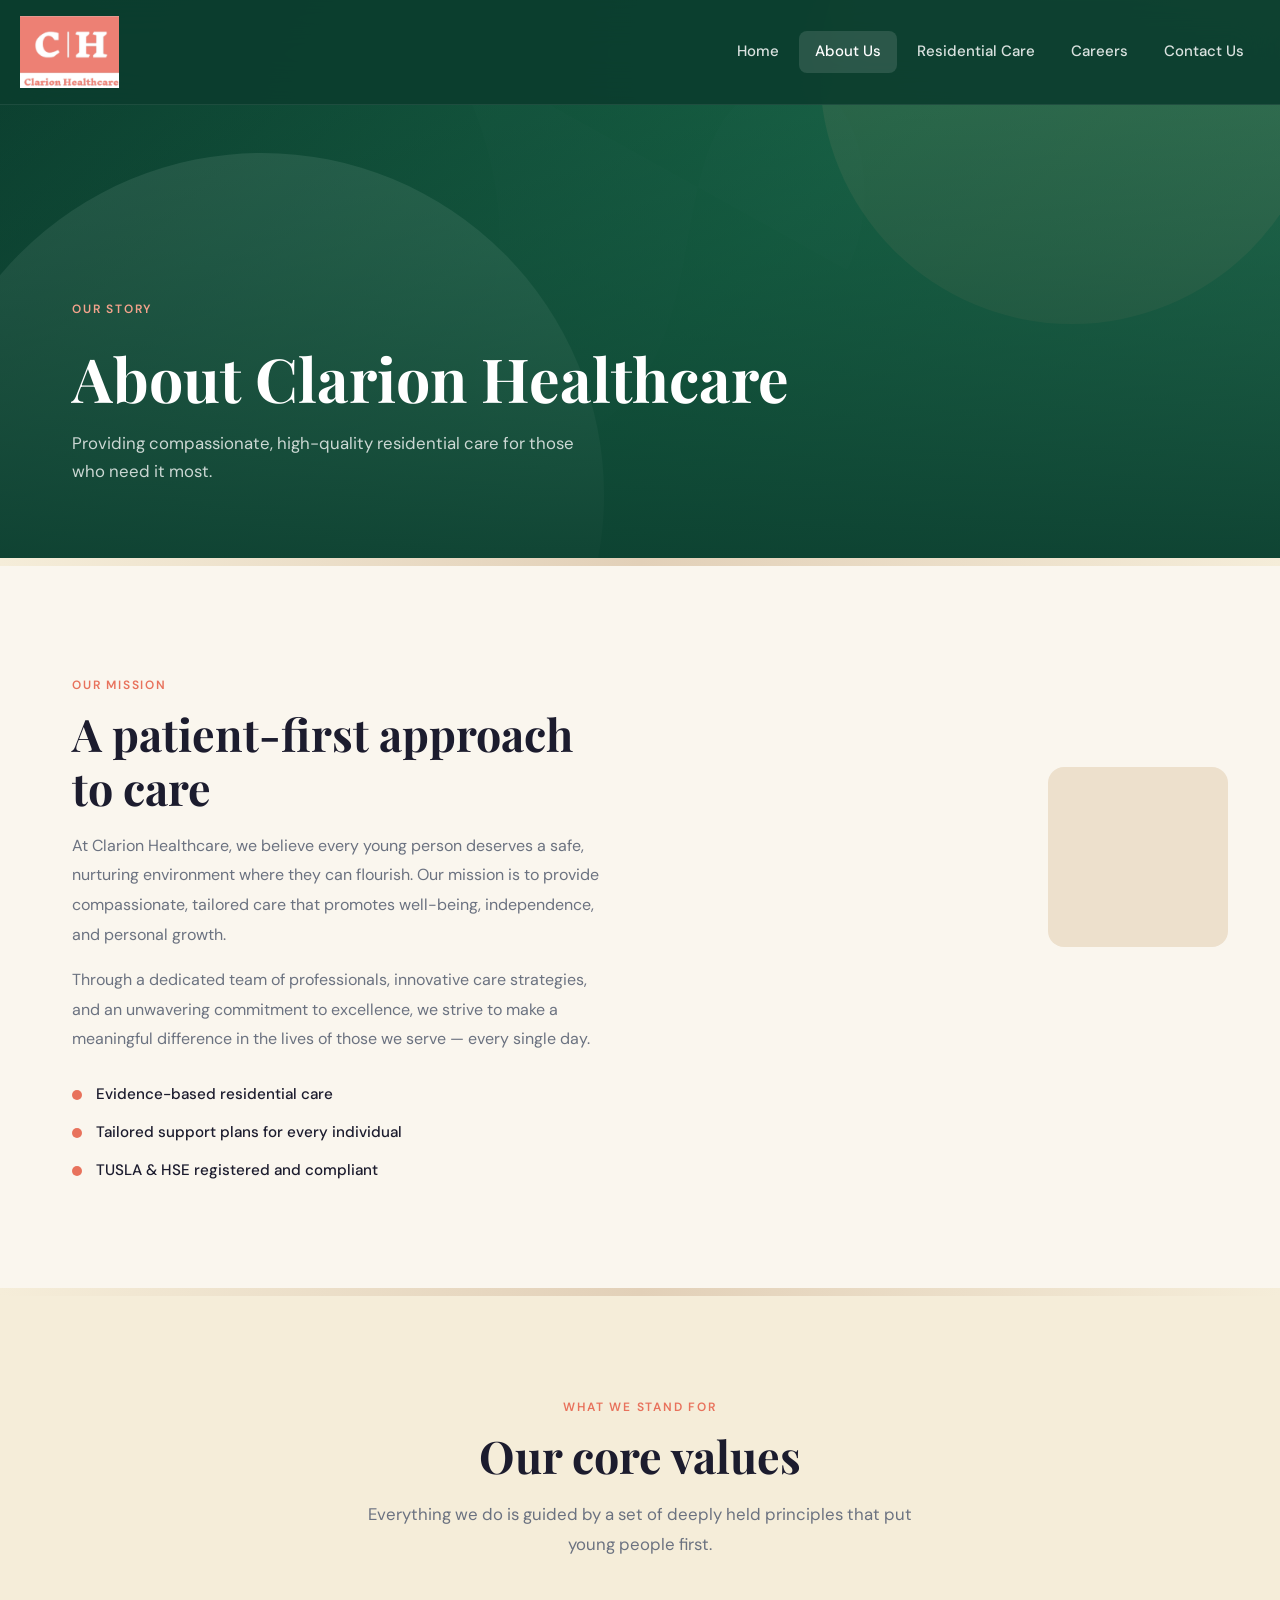
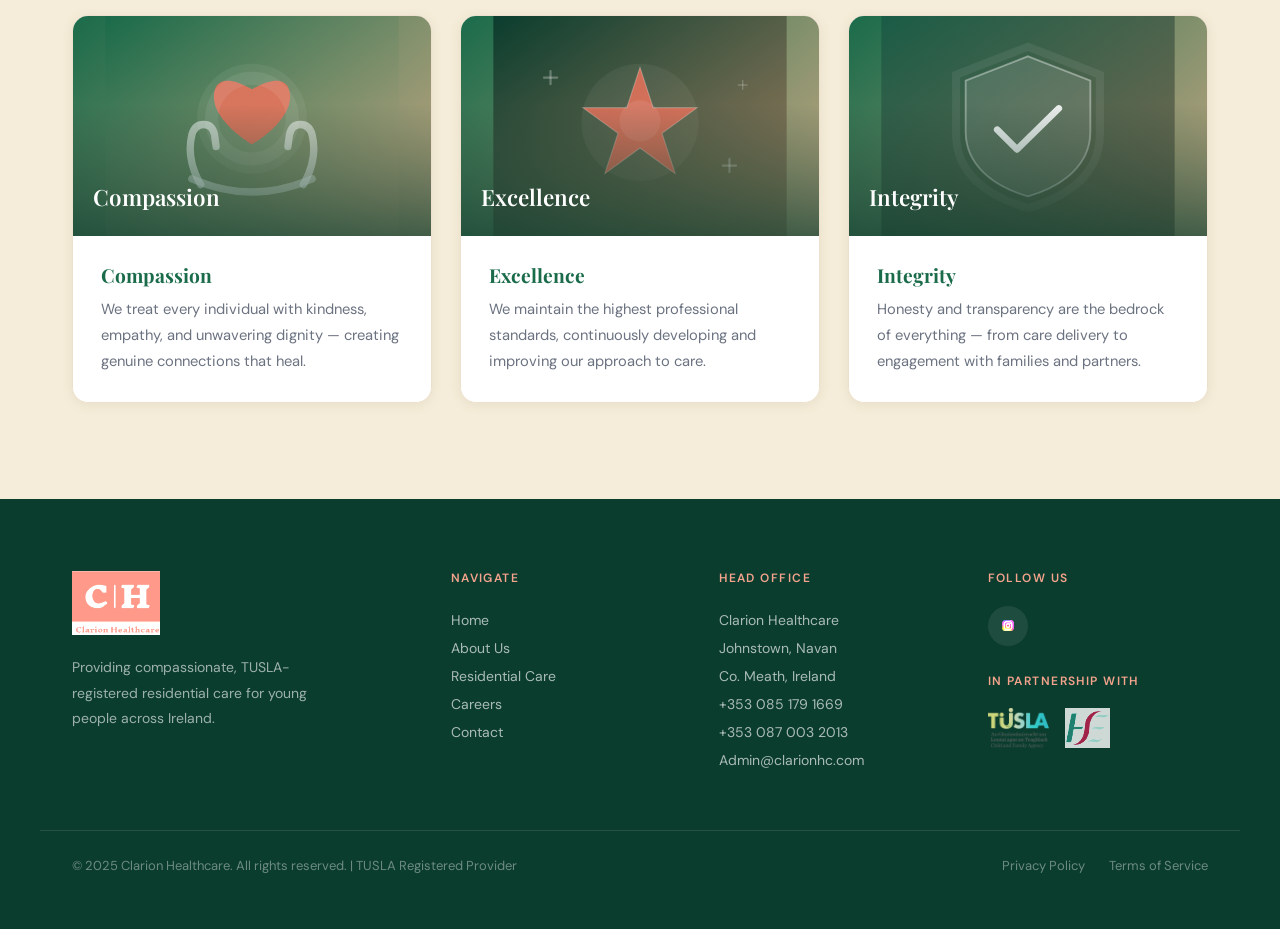
==== Brand new CH 2/about.html @ 7a94b62e "Add files via upload" ====
<!DOCTYPE html>
<html lang="en">
<head>
  <meta charset="UTF-8">
  <meta name="viewport" content="width=device-width, initial-scale=1.0, viewport-fit=cover">

  <title>About Us | Clarion Healthcare — Our Mission, Values & Team</title>
  <meta name="description" content="Learn about Clarion Healthcare's mission, values, and approach to residential care in Ireland. A patient-first organisation delivering compassionate, TUSLA-registered care for young people.">
  <meta name="keywords" content="about Clarion Healthcare, residential care mission Ireland, compassionate care values, TUSLA registered care provider, young people care Navan Ireland">
  <meta name="robots" content="index, follow">
  <link rel="canonical" href="https://www.clarionhc.com/about.html">

  <meta property="og:type" content="website">
  <meta property="og:title" content="About Clarion Healthcare | Our Mission & Values">
  <meta property="og:description" content="A patient-first organisation committed to providing compassionate, high-quality residential care for young people across Ireland.">
  <meta property="og:url" content="https://www.clarionhc.com/about.html">
  <meta property="og:image" content="https://www.clarionhc.com/images/nature.jpeg">
  <meta property="og:site_name" content="Clarion Healthcare">

  <meta name="twitter:card" content="summary_large_image">
  <meta name="twitter:title" content="About Clarion Healthcare | Our Mission & Values">
  <meta name="twitter:description" content="Learn about our mission, values, and child-centred approach to residential care in Ireland.">
  <meta name="twitter:image" content="https://www.clarionhc.com/images/nature.jpeg">

  <script type="application/ld+json">
  {
    "@context": "https://schema.org",
    "@type": "AboutPage",
    "name": "About Clarion Healthcare",
    "description": "Clarion Healthcare's mission, values and approach to residential care for young people in Ireland.",
    "url": "https://www.clarionhc.com/about.html",
    "mainEntity": {
      "@type": "Organization",
      "name": "Clarion Healthcare",
      "url": "https://www.clarionhc.com",
      "logo": "https://www.clarionhc.com/images/ch.png"
    }
  }
  </script>

  <link rel="stylesheet" href="styles.css">
  <link rel="stylesheet" href="about.css">
</head>
<body>

  <nav class="navbar" id="navbar" role="navigation" aria-label="Main navigation">
    <div class="logo">
      <a href="index.html" aria-label="Clarion Healthcare Home">
        <img src="images/ch.png" alt="Clarion Healthcare logo" width="120" height="72">
      </a>
    </div>
    <button class="hamburger" id="hamburger" aria-label="Toggle mobile menu" aria-expanded="false">
      <span></span><span></span><span></span>
    </button>
    <ul class="nav-links" id="navLinks" role="list">
      <li><a href="index.html">Home</a></li>
      <li><a href="about.html" class="active" aria-current="page">About Us</a></li>
      <li><a href="residential-care.html">Residential Care</a></li>
      <li><a href="careers.html">Careers</a></li>
      <li><a href="contact.html">Contact Us</a></li>
    </ul>
  </nav>

  <!-- Page Hero -->
  <section class="page-hero" aria-label="About Us hero">
    <div class="page-hero-bg" style="background:linear-gradient(135deg,#0B3D2E 0%,#1A6B4A 55%,#2D7A5A 100%); overflow:hidden;">
      <svg viewBox="0 0 1440 620" xmlns="http://www.w3.org/2000/svg" preserveAspectRatio="xMidYMid slice" style="position:absolute;inset:0;width:100%;height:100%;opacity:0.15;">
        <circle cx="300" cy="550" r="380" fill="#D6F0E2"/>
        <circle cx="1200" cy="80" r="280" fill="#C4A882"/>
        <path d="M500,50 C500,50 600,200 550,350 C500,500 600,550 700,450 C800,350 750,150 850,100 C950,50 1000,200 950,300Z" fill="rgba(255,255,255,0.08)"/>
      </svg>
      <div class="page-hero-overlay" aria-hidden="true"></div>
    </div>
    <div class="page-hero-content">
      <span class="section-label" style="color:var(--coral-light)">Our Story</span>
      <h1>About Clarion Healthcare</h1>
      <p>Providing compassionate, high-quality residential care for those who need it most.</p>
    </div>
  </section>

  <div class="beige-stripe" aria-hidden="true"></div>

  <!-- Mission -->
  <section class="mission-section" aria-labelledby="mission-heading">
    <div class="container">
      <div class="mission-grid">
        <div class="mission-text reveal">
          <span class="section-label">Our Mission</span>
          <h2 class="section-title" id="mission-heading">A patient-first approach to care</h2>
          <p>At Clarion Healthcare, we believe every young person deserves a safe, nurturing environment where they can flourish. Our mission is to provide compassionate, tailored care that promotes well-being, independence, and personal growth.</p>
          <p>Through a dedicated team of professionals, innovative care strategies, and an unwavering commitment to excellence, we strive to make a meaningful difference in the lives of those we serve — every single day.</p>
          <div class="mission-highlights" role="list">
            <div class="highlight-item" role="listitem">
              <div class="highlight-dot" aria-hidden="true"></div>
              <span>Evidence-based residential care</span>
            </div>
            <div class="highlight-item" role="listitem">
              <div class="highlight-dot" aria-hidden="true"></div>
              <span>Tailored support plans for every individual</span>
            </div>
            <div class="highlight-item" role="listitem">
              <div class="highlight-dot" aria-hidden="true"></div>
              <span>TUSLA & HSE registered and compliant</span>
            </div>
          </div>
        </div>
        <div class="mission-image reveal reveal-delay-2">
          <svg viewBox="0 0 600 400" xmlns="http://www.w3.org/2000/svg" style="width:100%;height:100%;display:block;position:absolute;inset:0;">
  <defs>
    <linearGradient id="natSky" x1="0%" y1="0%" x2="0%" y2="100%">
      <stop offset="0%" stop-color="#0B3D2E"/>
      <stop offset="100%" stop-color="#2D9B6F"/>
    </linearGradient>
  </defs>
  <rect width="600" height="400" fill="url(#natSky)"/>
  <circle cx="460" cy="95" r="52" fill="rgba(255,255,255,0.07)"/>
  <circle cx="460" cy="95" r="36" fill="rgba(255,255,255,0.1)"/>
  <ellipse cx="130" cy="75" rx="65" ry="20" fill="rgba(255,255,255,0.06)"/>
  <ellipse cx="155" cy="63" rx="42" ry="16" fill="rgba(255,255,255,0.06)"/>
  <ellipse cx="330" cy="55" rx="55" ry="17" fill="rgba(255,255,255,0.05)"/>
  <path d="M0 290 Q80 235 160 258 Q240 210 320 245 Q400 200 480 230 Q540 210 600 225 L600 400 L0 400Z" fill="rgba(11,61,46,0.55)"/>
  <path d="M0 335 Q120 285 240 308 Q360 275 480 300 Q540 285 600 295 L600 400 L0 400Z" fill="rgba(11,61,46,0.75)"/>
  <path d="M0 360 Q150 335 300 350 Q450 330 600 345 L600 400 L0 400Z" fill="rgba(11,61,46,0.92)"/>
  <rect x="277" y="272" width="9" height="65" fill="rgba(255,255,255,0.22)"/>
  <circle cx="281" cy="252" r="34" fill="rgba(255,255,255,0.13)"/>
  <circle cx="257" cy="267" r="21" fill="rgba(255,255,255,0.1)"/>
  <circle cx="307" cy="267" r="21" fill="rgba(255,255,255,0.1)"/>
  <rect x="108" y="300" width="7" height="38" fill="rgba(255,255,255,0.18)"/>
  <circle cx="111" cy="288" r="20" fill="rgba(255,255,255,0.1)"/>
  <rect x="472" y="295" width="7" height="42" fill="rgba(255,255,255,0.18)"/>
  <circle cx="475" cy="283" r="20" fill="rgba(255,255,255,0.1)"/>
</svg>
          <div class="mission-image-accent" aria-hidden="true"></div>
        </div>
      </div>
    </div>
  </section>

  <div class="beige-stripe" aria-hidden="true"></div>

  <!-- Values -->
  <section class="about-values" aria-labelledby="values-heading">
    <div class="container">
      <div class="about-values-header reveal">
        <span class="section-label">What We Stand For</span>
        <h2 class="section-title" id="values-heading">Our core values</h2>
        <p class="section-subtitle">Everything we do is guided by a set of deeply held principles that put young people first.</p>
      </div>
      <div class="about-values-grid">
        <article class="about-value-card reveal reveal-delay-1">
          <div class="about-value-image">
            <svg viewBox="0 0 400 300" xmlns="http://www.w3.org/2000/svg" style="width:100%;height:100%;display:block;position:absolute;inset:0;">
  <defs>
    <linearGradient id="compG" x1="0%" y1="0%" x2="100%" y2="100%">
      <stop offset="0%" stop-color="#1A6B4A"/>
      <stop offset="100%" stop-color="#C4A882"/>
    </linearGradient>
  </defs>
  <rect width="400" height="300" fill="url(#compG)"/>
  <circle cx="200" cy="140" r="75" fill="rgba(255,255,255,0.06)"/>
  <path d="M200 175 C200 175 148 145 148 110 C148 90 162 78 200 100 C238 78 252 90 252 110 C252 145 200 175 200 175Z" fill="rgba(232,114,92,0.88)"/>
  <path d="M130 230 Q110 195 118 162 Q122 148 134 148 Q146 148 149 162 L151 178" stroke="rgba(255,255,255,0.55)" stroke-width="10" fill="none" stroke-linecap="round"/>
  <path d="M270 230 Q290 195 282 162 Q278 148 266 148 Q254 148 251 162 L249 178" stroke="rgba(255,255,255,0.55)" stroke-width="10" fill="none" stroke-linecap="round"/>
  <path d="M118 222 Q200 258 282 222" stroke="rgba(255,255,255,0.45)" stroke-width="10" fill="none" stroke-linecap="round"/>
  <circle cx="200" cy="140" r="55" fill="none" stroke="rgba(255,255,255,0.08)" stroke-width="18"/>
</svg>
            <div class="about-value-overlay"><span>Compassion</span></div>
          </div>
          <div class="about-value-body">
            <h3>Compassion</h3>
            <p>We treat every individual with kindness, empathy, and unwavering dignity — creating genuine connections that heal.</p>
          </div>
        </article>
        <article class="about-value-card reveal reveal-delay-2">
          <div class="about-value-image">
            <svg viewBox="0 0 400 300" xmlns="http://www.w3.org/2000/svg" style="width:100%;height:100%;display:block;position:absolute;inset:0;">
  <defs>
    <linearGradient id="exG" x1="0%" y1="0%" x2="100%" y2="100%">
      <stop offset="0%" stop-color="#0B3D2E"/>
      <stop offset="100%" stop-color="#A08060"/>
    </linearGradient>
  </defs>
  <rect width="400" height="300" fill="url(#exG)"/>
  <circle cx="200" cy="145" r="80" fill="rgba(255,255,255,0.05)"/>
  <polygon points="200,70 218,125 278,125 230,160 248,215 200,180 152,215 170,160 122,125 182,125" fill="rgba(232,114,92,0.85)" stroke="rgba(255,255,255,0.25)" stroke-width="1.5"/>
  <line x1="78" y1="75" x2="78" y2="93" stroke="rgba(255,255,255,0.28)" stroke-width="3" stroke-linecap="round"/>
  <line x1="69" y1="84" x2="87" y2="84" stroke="rgba(255,255,255,0.28)" stroke-width="3" stroke-linecap="round"/>
  <line x1="322" y1="195" x2="322" y2="213" stroke="rgba(255,255,255,0.28)" stroke-width="3" stroke-linecap="round"/>
  <line x1="313" y1="204" x2="331" y2="204" stroke="rgba(255,255,255,0.28)" stroke-width="3" stroke-linecap="round"/>
  <line x1="340" y1="88" x2="340" y2="100" stroke="rgba(255,255,255,0.2)" stroke-width="2" stroke-linecap="round"/>
  <line x1="334" y1="94" x2="346" y2="94" stroke="rgba(255,255,255,0.2)" stroke-width="2" stroke-linecap="round"/>
  <circle cx="200" cy="143" r="28" fill="rgba(255,255,255,0.08)"/>
</svg>
            <div class="about-value-overlay"><span>Excellence</span></div>
          </div>
          <div class="about-value-body">
            <h3>Excellence</h3>
            <p>We maintain the highest professional standards, continuously developing and improving our approach to care.</p>
          </div>
        </article>
        <article class="about-value-card reveal reveal-delay-3">
          <div class="about-value-image">
            <svg viewBox="0 0 400 300" xmlns="http://www.w3.org/2000/svg" style="width:100%;height:100%;display:block;position:absolute;inset:0;">
  <defs>
    <linearGradient id="intG" x1="0%" y1="0%" x2="100%" y2="100%">
      <stop offset="0%" stop-color="#1A5C46"/>
      <stop offset="100%" stop-color="#7C6A52"/>
    </linearGradient>
  </defs>
  <rect width="400" height="300" fill="url(#intG)"/>
  <path d="M200 55 L285 88 L285 158 C285 203 248 232 200 246 C152 232 115 203 115 158 L115 88 Z" fill="rgba(255,255,255,0.12)" stroke="rgba(255,255,255,0.38)" stroke-width="2.5"/>
  <path d="M200 42 L298 80 L298 162 C298 214 256 246 200 262 C144 246 102 214 102 162 L102 80 Z" fill="none" stroke="rgba(255,255,255,0.07)" stroke-width="11"/>
  <polyline points="158,155 185,182 242,126" stroke="rgba(255,255,255,0.88)" stroke-width="9" fill="none" stroke-linecap="round" stroke-linejoin="round"/>
</svg>
            <div class="about-value-overlay"><span>Integrity</span></div>
          </div>
          <div class="about-value-body">
            <h3>Integrity</h3>
            <p>Honesty and transparency are the bedrock of everything — from care delivery to engagement with families and partners.</p>
          </div>
        </article>
      </div>
    </div>
  </section>

  <!-- Footer -->
  <footer class="footer" role="contentinfo">
    <div class="footer-top">
      <div class="footer-brand">
        <div class="logo-wrap">
          <img src="images/ch.png" alt="Clarion Healthcare" width="120" height="64" loading="lazy">
        </div>
        <p>Providing compassionate, TUSLA-registered residential care for young people across Ireland.</p>
      </div>
      <nav class="footer-col" aria-label="Footer navigation">
        <h4>Navigate</h4>
        <a href="index.html">Home</a>
        <a href="about.html">About Us</a>
        <a href="residential-care.html">Residential Care</a>
        <a href="careers.html">Careers</a>
        <a href="contact.html">Contact</a>
      </nav>
      <div class="footer-col">
        <h4>Head Office</h4>
        <p>Clarion Healthcare</p>
        <p>Johnstown, Navan</p>
        <p>Co. Meath, Ireland</p>
        <a href="tel:+353851791669">+353 085 179 1669</a>
        <a href="tel:+353870032013">+353 087 003 2013</a>
        <a href="mailto:admin@clarionhc.com">Admin@clarionhc.com</a>
      </div>
      <div class="footer-col">
        <h4>Follow Us</h4>
        <div class="footer-social-icons">
          <a href="https://www.instagram.com/clarionhealthcare_ireland/" aria-label="Clarion Healthcare on Instagram" rel="noopener noreferrer" target="_blank">
            <img src="images/insta.png" alt="Instagram" loading="lazy">
          </a>
        </div>
        <h4 style="margin-top:28px">In Partnership With</h4>
        <div class="partners-logos">
          <img src="images/tusla.png" alt="Tusla — Child and Family Agency" loading="lazy">
          <img src="images/hse.jpg" alt="HSE — Health Service Executive" loading="lazy">
        </div>
      </div>
    </div>
    <div class="footer-bottom">
      <p>© 2025 Clarion Healthcare. All rights reserved. | TUSLA Registered Provider</p>
      <div class="footer-bottom-links">
        <a href="#">Privacy Policy</a>
        <a href="#">Terms of Service</a>
      </div>
    </div>
  </footer>

  <script data-cfasync="false" src="/cdn-cgi/scripts/5c5dd728/cloudflare-static/email-decode.min.js"></script>  <script>
    document.body.classList.add('js-ready');

    // Navbar scroll
    const navbar = document.getElementById('navbar');
    window.addEventListener('scroll', () => {
      navbar.classList.toggle('scrolled', window.scrollY > 60);
    }, { passive: true });

    // Hamburger menu
    const hamburger = document.getElementById('hamburger');
    const navLinks = document.getElementById('navLinks');
    hamburger.addEventListener('click', () => {
      const open = navLinks.classList.toggle('open');
      hamburger.classList.toggle('open', open);
      hamburger.setAttribute('aria-expanded', String(open));
    });

    // Close menu when a link is clicked
    navLinks.querySelectorAll('a').forEach(link => {
      link.addEventListener('click', () => {
        navLinks.classList.remove('open');
        hamburger.classList.remove('open');
        hamburger.setAttribute('aria-expanded', 'false');
      });
    });

    // Scroll reveal animations
    const reveals = document.querySelectorAll('.reveal');
    if ('IntersectionObserver' in window) {
      const observer = new IntersectionObserver(entries => {
        entries.forEach(e => {
          if (e.isIntersecting) {
            e.target.classList.add('visible');
            observer.unobserve(e.target);
          }
        });
      }, { threshold: 0.1 });
      reveals.forEach(el => observer.observe(el));
    } else {
      reveals.forEach(el => el.classList.add('visible'));
    }

    // Fallback — ensure everything visible after 1.5s
    setTimeout(() => {
      reveals.forEach(el => el.classList.add('visible'));
    }, 1500);
  </script>
</body>
</html>
---- Brand new CH 2/styles.css ----
/* ============================================
   CLARION HEALTHCARE — DESIGN SYSTEM v2
   ============================================ */

@import url('https://fonts.googleapis.com/css2?family=Playfair+Display:ital,wght@0,400;0,600;0,700;1,400&family=DM+Sans:opsz,wght@9..40,300;9..40,400;9..40,500;9..40,600&display=swap');

*, *::before, *::after { margin:0; padding:0; box-sizing:border-box; }

:root {
  --green-900:  #0B3D2E;
  --green-700:  #1A6B4A;
  --green-500:  #2D9B6F;
  --green-100:  #D6F0E2;

  --beige-900:  #7C6A52;
  --beige-700:  #A08060;
  --beige-500:  #C4A882;
  --beige-300:  #E2D0B8;
  --beige-200:  #EDE0CC;
  --beige-100:  #F5EDD9;
  --beige-50:   #FAF6EE;

  --coral:      #E8725C;
  --coral-light:#F4A38C;

  --cream:      #FAF7F2;
  --cream-dark: #F0E8D8;

  --charcoal:   #1C1C2E;
  --grey:       #6B7280;
  --white:      #FFFFFF;

  --shadow-xs: 0 1px 4px rgba(124,106,82,0.08);
  --shadow-sm: 0 2px 12px rgba(124,106,82,0.10);
  --shadow-md: 0 8px 32px rgba(124,106,82,0.15);
  --shadow-lg: 0 20px 60px rgba(11,61,46,0.15);

  --radius-sm: 8px;
  --radius-md: 16px;
  --radius-lg: 28px;
  --radius-xl: 40px;

  --ease: cubic-bezier(0.25,0.46,0.45,0.94);
  --transition: all 0.35s var(--ease);
}

html { scroll-behavior: smooth; }

body {
  font-family: 'DM Sans', sans-serif;
  background-color: var(--beige-50);
  color: var(--charcoal);
  line-height: 1.7;
  font-size: 16px;
  -webkit-font-smoothing: antialiased;
}

h1,h2,h3,h4 { font-family:'Playfair Display',serif; line-height:1.2; color:var(--charcoal); }
a { text-decoration:none; color:inherit; }
img { display:block; max-width:100%; }

/* ─── Navbar ─────────────────────────────── */
.navbar {
  position: fixed; top:0; left:0; width:100%; z-index:1000;
  padding: 16px 56px;
  display: flex; justify-content:space-between; align-items:center;
  background: rgba(11,61,46,0.92);
  backdrop-filter: blur(20px);
  border-bottom: 1px solid rgba(255,255,255,0.08);
  transition: padding 0.35s var(--ease), background 0.35s var(--ease);
}
.navbar.scrolled { padding:12px 56px; background:rgba(11,61,46,0.98); }

.logo img { height:72px; width:auto; }

.nav-links { list-style:none; display:flex; align-items:center; gap:4px; }

.nav-links a {
  display:inline-block; padding:8px 16px;
  font-size:15px; font-weight:500;
  color:rgba(255,255,255,0.85);
  border-radius:var(--radius-sm);
  transition:var(--transition);
}
.nav-links a:hover, .nav-links a.active {
  background:rgba(255,255,255,0.12); color:var(--white);
}
.nav-links a.nav-cta {
  background:var(--coral); color:var(--white);
  padding:9px 20px; border-radius:var(--radius-xl);
}
.nav-links a.nav-cta:hover { background:var(--coral-light); transform:translateY(-1px); }

.hamburger {
  display:none; background:none; border:none;
  cursor:pointer; padding:4px; flex-direction:column; gap:5px;
}
.hamburger span { display:block; width:26px; height:2px; background:var(--white); border-radius:2px; transition:var(--transition); }
.hamburger.open span:nth-child(1) { transform:translateY(7px) rotate(45deg); }
.hamburger.open span:nth-child(2) { opacity:0; }
.hamburger.open span:nth-child(3) { transform:translateY(-7px) rotate(-45deg); }

/* ─── Buttons ─────────────────────────────── */
.btn {
  display:inline-flex; align-items:center; gap:8px;
  padding:14px 32px;
  font-family:'DM Sans',sans-serif; font-size:15px; font-weight:600;
  border-radius:var(--radius-xl); border:none;
  transition:var(--transition); cursor:pointer; letter-spacing:0.02em;
}
.btn-primary { background:var(--coral); color:var(--white); box-shadow:0 4px 20px rgba(232,114,92,0.35); }
.btn-primary:hover { background:#D4614D; transform:translateY(-2px); box-shadow:0 8px 28px rgba(232,114,92,0.45); }
.btn-outline { background:transparent; color:var(--white); border:2px solid rgba(255,255,255,0.6); }
.btn-outline:hover { background:rgba(255,255,255,0.12); border-color:var(--white); }
.btn-green { background:var(--green-700); color:var(--white); box-shadow:0 4px 20px rgba(26,107,74,0.3); }
.btn-green:hover { background:var(--green-900); transform:translateY(-2px); }

/* ─── Section Utilities ──────────────────── */
.section-label {
  display:inline-block; font-size:12px; font-weight:600;
  letter-spacing:0.15em; text-transform:uppercase;
  color:var(--coral); margin-bottom:12px;
}
.section-title { font-size:clamp(2rem,4vw,2.8rem); color:var(--charcoal); margin-bottom:16px; }
.section-subtitle { font-size:1.05rem; color:var(--grey); max-width:560px; line-height:1.8; }
.container { max-width:1200px; margin:0 auto; padding:0 32px; }

/* ─── Page Hero ──────────────────────────── */
.page-hero {
  position:relative; height:62vh; min-height:420px;
  display:flex; align-items:flex-end; padding-bottom:72px; overflow:hidden;
}
.page-hero-bg { position:absolute; inset:0; }
.page-hero-bg img { width:100%; height:100%; object-fit:cover; object-position:center 40%; }
.page-hero-overlay {
  position:absolute; inset:0;
  background:linear-gradient(to top, rgba(11,61,46,0.88) 0%, rgba(11,61,46,0.42) 55%, rgba(11,61,46,0.12) 100%);
}
.page-hero-content {
  position:relative; z-index:1; width:100%;
  max-width:1200px; margin:0 auto; padding:0 32px;
  animation:fadeUp 0.9s var(--ease) 0.2s both;
}
.page-hero-content h1 { font-size:clamp(2.4rem,5vw,3.8rem); color:var(--white); margin:12px 0 16px; line-height:1.15; }
.page-hero-content p { font-size:1.05rem; color:rgba(255,255,255,0.78); max-width:520px; }

/* ─── Scroll Reveal ──────────────────────── */
@keyframes fadeUp { from{opacity:0;transform:translateY(30px)} to{opacity:1;transform:translateY(0)} }

.reveal { transition:opacity 0.7s var(--ease), transform 0.7s var(--ease); }
body.js-ready .reveal { opacity:0; transform:translateY(28px); }
.reveal.visible, body.js-ready .reveal.visible { opacity:1; transform:translateY(0); }
.reveal-delay-1 { transition-delay:0.12s; }
.reveal-delay-2 { transition-delay:0.22s; }
.reveal-delay-3 { transition-delay:0.32s; }
.reveal-delay-4 { transition-delay:0.42s; }

/* ─── Beige Stripe (section separator) ───── */
.beige-stripe {
  height:8px;
  background:linear-gradient(to right, var(--beige-100), var(--beige-300), var(--beige-100));
}

/* ─── Footer ─────────────────────────────── */
.footer { background:var(--green-900); color:rgba(255,255,255,0.8); padding:72px 0 36px; }

.footer-top {
  display:grid; grid-template-columns:1.5fr repeat(3,1fr); gap:48px;
  max-width:1200px; margin:0 auto; padding:0 32px 56px;
  border-bottom:1px solid rgba(255,255,255,0.1);
}

.footer-brand .logo-wrap img { height:64px; width:auto; margin-bottom:20px; filter:brightness(1.2); }
.footer-brand p { font-size:14px; line-height:1.8; color:rgba(255,255,255,0.6); max-width:260px; }

.footer-col h4 {
  font-family:'DM Sans',sans-serif; font-size:12px; font-weight:600;
  letter-spacing:0.12em; text-transform:uppercase;
  color:var(--coral-light); margin-bottom:20px;
}
.footer-col p, .footer-col a { display:block; font-size:14px; line-height:2; color:rgba(255,255,255,0.65); transition:color 0.2s; }
.footer-col a:hover { color:var(--white); }

.footer-social-icons { display:flex; gap:12px; margin-top:4px; }
.footer-social-icons a {
  display:flex; align-items:center; justify-content:center;
  width:40px; height:40px; background:rgba(255,255,255,0.08);
  border-radius:50%; transition:var(--transition);
}
.footer-social-icons a:hover { background:var(--coral); transform:translateY(-2px); }
.footer-social-icons img { width:20px; filter:brightness(2); }

.partners-logos { display:flex; align-items:center; gap:16px; margin-top:4px; }
.partners-logos img { max-height:40px; width:auto; filter:brightness(1.5) grayscale(0.3); opacity:0.8; transition:var(--transition); }
.partners-logos img:hover { opacity:1; filter:brightness(2); }

.footer-bottom {
  max-width:1200px; margin:0 auto; padding:24px 32px 0;
  display:flex; justify-content:space-between; align-items:center;
  font-size:13px; color:rgba(255,255,255,0.4);
}
.footer-bottom-links { display:flex; gap:24px; }
.footer-bottom-links a { color:rgba(255,255,255,0.4); transition:color 0.2s; }
.footer-bottom-links a:hover { color:rgba(255,255,255,0.8); }

/* ─── Mobile ─────────────────────────────── */
@media(max-width:900px){
  .navbar { padding:14px 20px; }
  .navbar.scrolled { padding:10px 20px; }
  .hamburger { display:flex; }
  .nav-links {
    display:none; position:absolute; top:100%; left:0; width:100%;
    flex-direction:column; background:var(--green-900);
    padding:12px 0 20px; gap:0; border-top:1px solid rgba(255,255,255,0.08);
    box-shadow:0 8px 24px rgba(0,0,0,0.2);
  }
  .nav-links.open { display:flex; }
  .nav-links a { width:100%; padding:13px 20px; border-radius:0; font-size:15px; }
  .nav-links a.nav-cta { margin:10px 20px 0; width:calc(100% - 40px); border-radius:var(--radius-xl); text-align:center; }

  .page-hero { height:56vh; min-height:340px; padding-bottom:40px; }
  .page-hero-content h1 { font-size:clamp(1.9rem,5vw,2.8rem); }
  .page-hero-content p { font-size:0.95rem; }

  .section-title { font-size:clamp(1.6rem,4vw,2.2rem); }

  .footer-top { grid-template-columns:1fr 1fr; gap:28px; padding:0 20px 40px; }
  .footer-bottom { flex-direction:column; gap:10px; text-align:center; padding:20px 20px 0; }
  .footer-bottom-links { justify-content:center; gap:16px; }

  .btn { padding:12px 24px; font-size:14px; }
}

@media(max-width:560px){
  .navbar { padding:12px 16px; }
  .logo img { height:56px; }

  .page-hero { height:52vh; min-height:300px; padding-bottom:32px; }
  .page-hero-content { padding:0 20px; }
  .page-hero-content h1 { font-size:clamp(1.7rem,7vw,2.4rem); line-height:1.2; }
  .page-hero-content p { font-size:0.88rem; max-width:100%; }

  .section-label { font-size:11px; }
  .section-title { font-size:clamp(1.5rem,6vw,2rem); }
  .section-subtitle { font-size:0.95rem; }

  .container { padding:0 16px; }

  .footer-top { grid-template-columns:1fr; gap:24px; padding:0 16px 32px; }
  .footer-col h4 { margin-bottom:12px; }
  .footer-bottom { padding:16px 16px 0; font-size:12px; }
  .footer-bottom-links { flex-direction:column; gap:8px; }
  .footer-social-icons a { width:36px; height:36px; }
  .partners-logos img { max-height:32px; }

  .btn { padding:12px 20px; font-size:14px; }
  .btn-primary, .btn-green { width:100%; justify-content:center; }
}

/* ── Global Image Fallbacks ───────────────── */
/* Page hero background when image is missing */
.page-hero-bg { background:linear-gradient(160deg, var(--green-900) 0%, var(--green-700) 60%, var(--beige-700) 100%); }

/* Contact icon fallback */
.contact-card-icon { background:linear-gradient(135deg, var(--beige-100), var(--beige-200)); }

/* ── Mobile Touch & UX Improvements ─────── */
* { -webkit-tap-highlight-color: transparent; }
body { -webkit-text-size-adjust: 100%; }

.btn { touch-action: manipulation; -webkit-tap-highlight-color: transparent; }
.nav-links a { touch-action: manipulation; }
.hamburger { touch-action: manipulation; min-width: 44px; min-height: 44px; align-items:center; justify-content:center; }

/* Prevent horizontal scroll on mobile */
html, body { overflow-x: hidden; }

/* Safe area padding for notched phones */
@supports(padding: env(safe-area-inset-left)) {
  .navbar { padding-left: max(20px, env(safe-area-inset-left)); padding-right: max(20px, env(safe-area-inset-right)); }
  .footer-bottom { padding-bottom: max(16px, env(safe-area-inset-bottom)); }
}

/* ── Hero SVG responsive sizing ─────────── */
.page-hero-bg svg {
  position: absolute;
  inset: 0;
  width: 100%;
  height: 100%;
}

@media(max-width:560px) {
  .page-hero { height:50vh; min-height:280px; padding-bottom:28px; }
  .page-hero-content h1 { font-size:clamp(1.6rem,7.5vw,2.2rem); }
}
---- Brand new CH 2/about.css ----
/* ── Mission ──────────────────────────────── */
.mission-section { padding:104px 0; background:var(--beige-50); }
.mission-grid { display:grid; grid-template-columns:1fr 1fr; gap:80px; align-items:center; }

.mission-text p { font-size:1rem; color:var(--grey); line-height:1.85; margin-bottom:16px; }

.mission-highlights { display:flex; flex-direction:column; gap:12px; margin-top:28px; }
.highlight-item { display:flex; align-items:center; gap:14px; font-size:0.95rem; color:var(--charcoal); font-weight:500; }
.highlight-dot { width:10px; height:10px; border-radius:50%; background:var(--coral); flex-shrink:0; }

.mission-image { position:relative; }
.mission-image img { width:100%; height:500px; object-fit:cover; border-radius:var(--radius-lg); box-shadow:var(--shadow-lg); }
.mission-image-accent {
  position:absolute; bottom:-20px; right:-20px;
  width:180px; height:180px;
  background:var(--beige-200); border-radius:var(--radius-md); z-index:-1;
}

/* ── Image Strip ──────────────────────────── */
.about-image-strip { display:grid; grid-template-columns:repeat(3,1fr); height:320px; }

.strip-img { position:relative; overflow:hidden; }
.strip-img img { width:100%; height:100%; object-fit:cover; transition:transform 0.6s var(--ease); }
.strip-img:hover img { transform:scale(1.05); }

.strip-img-caption {
  position:absolute; bottom:0; left:0; right:0;
  background:linear-gradient(to top, rgba(11,61,46,0.75), transparent);
  color:var(--white); padding:20px 20px 16px;
  font-size:14px; font-weight:600; letter-spacing:0.03em;
  transform:translateY(4px); transition:transform 0.3s var(--ease);
}
.strip-img:hover .strip-img-caption { transform:translateY(0); }

/* ── Values ───────────────────────────────── */
.about-values { padding:96px 0; background:var(--beige-100); }
.about-values-header { text-align:center; margin-bottom:56px; }
.about-values-header .section-subtitle { margin:0 auto; }

.about-values-grid { display:grid; grid-template-columns:repeat(3,1fr); gap:28px; }

.about-value-card {
  background:var(--white); border-radius:var(--radius-md);
  overflow:hidden; box-shadow:var(--shadow-sm);
  transition:var(--transition); border:1px solid var(--beige-200);
}
.about-value-card:hover { transform:translateY(-8px); box-shadow:var(--shadow-md); }

.about-value-image { position:relative; overflow:hidden; height:220px; }
.about-value-image img { width:100%; height:100%; object-fit:cover; transition:transform 0.5s var(--ease); }
.about-value-card:hover .about-value-image img { transform:scale(1.06); }

.about-value-overlay {
  position:absolute; inset:0;
  background:linear-gradient(to top, rgba(11,61,46,0.7) 0%, transparent 60%);
  display:flex; align-items:flex-end; padding:20px;
}
.about-value-overlay span { font-family:'Playfair Display',serif; font-size:1.4rem; color:var(--white); font-weight:600; }

.about-value-body { padding:28px; background:var(--white); }
.about-value-body h3 { font-size:1.2rem; margin-bottom:10px; color:var(--green-700); }
.about-value-body p { font-size:0.92rem; color:var(--grey); line-height:1.75; }

/* ── Mobile ───────────────────────────────── */
@media(max-width:900px){
  .mission-section { padding:64px 0; }
  .mission-grid { grid-template-columns:1fr; gap:36px; }
  .mission-image img, .mission-image svg { height:320px; }
  .mission-image-accent { display:none; }
  .mission-text p { font-size:0.95rem; }
  .highlight-item { font-size:0.9rem; }

  .about-image-strip { grid-template-columns:1fr 1fr; height:200px; }
  .strip-img-3 { display:none; }

  .about-values { padding:64px 0; }
  .about-values-grid { grid-template-columns:1fr 1fr; gap:18px; }
  .about-value-card { border-radius:var(--radius-md); }
  .about-value-image { height:160px; }
  .about-value-body { padding:18px; }
  .about-value-body h3 { font-size:1.05rem; }
  .about-value-body p { font-size:0.88rem; }
}

@media(max-width:560px){
  .mission-section { padding:52px 0; }
  .mission-grid { gap:28px; }
  .mission-image img, .mission-image svg { height:260px; border-radius:var(--radius-md); }
  .mission-highlights { gap:10px; margin-top:20px; }
  .highlight-item { font-size:0.88rem; }
  .highlight-dot { width:8px; height:8px; }

  .about-image-strip { grid-template-columns:1fr; height:160px; }
  .strip-img-2, .strip-img-3 { display:none; }

  .about-values { padding:48px 0; }
  .about-values-grid { grid-template-columns:1fr; max-width:100%; }
  .about-value-image { height:180px; }
  .about-value-body { padding:20px; }
}

/* ── Image Fallbacks ──────────────────────── */
.mission-image img, .about-value-image img, .strip-img img {
  background: linear-gradient(135deg, var(--green-900), var(--green-700));
}
.mission-image { background:linear-gradient(135deg, var(--green-900), var(--green-700)); border-radius:var(--radius-lg); }
.about-value-image { background:linear-gradient(135deg, var(--green-700), var(--beige-500)); }
.strip-img { background:linear-gradient(135deg, var(--green-900), var(--beige-700)); }

/* Decorative placeholder text when image missing */
.mission-image img[src=""], .mission-image img:not([src]) { display:none; }

/* ── SVG illustration responsive ────────── */
.mission-image svg {
  width: 100%;
  display: block;
  border-radius: var(--radius-lg);
}
@media(max-width:560px){
  .mission-image svg { border-radius: var(--radius-md); }
}
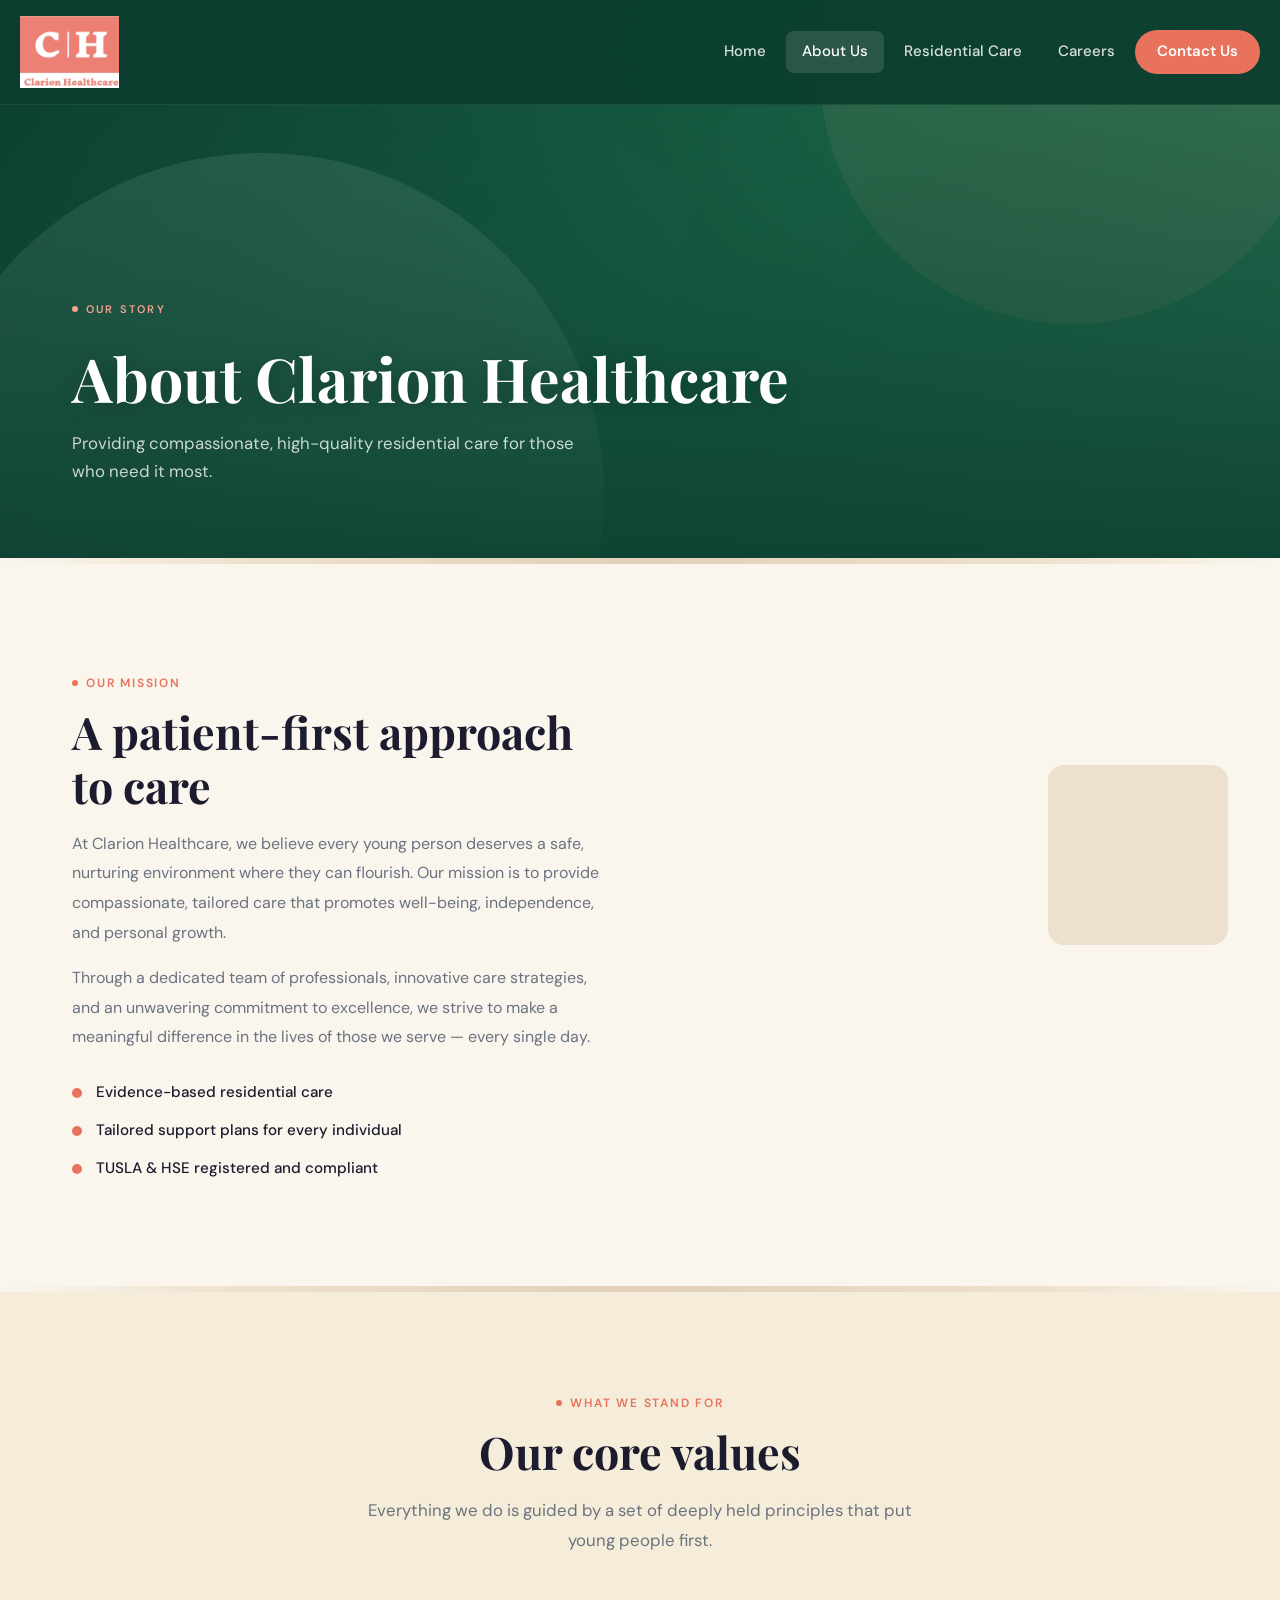
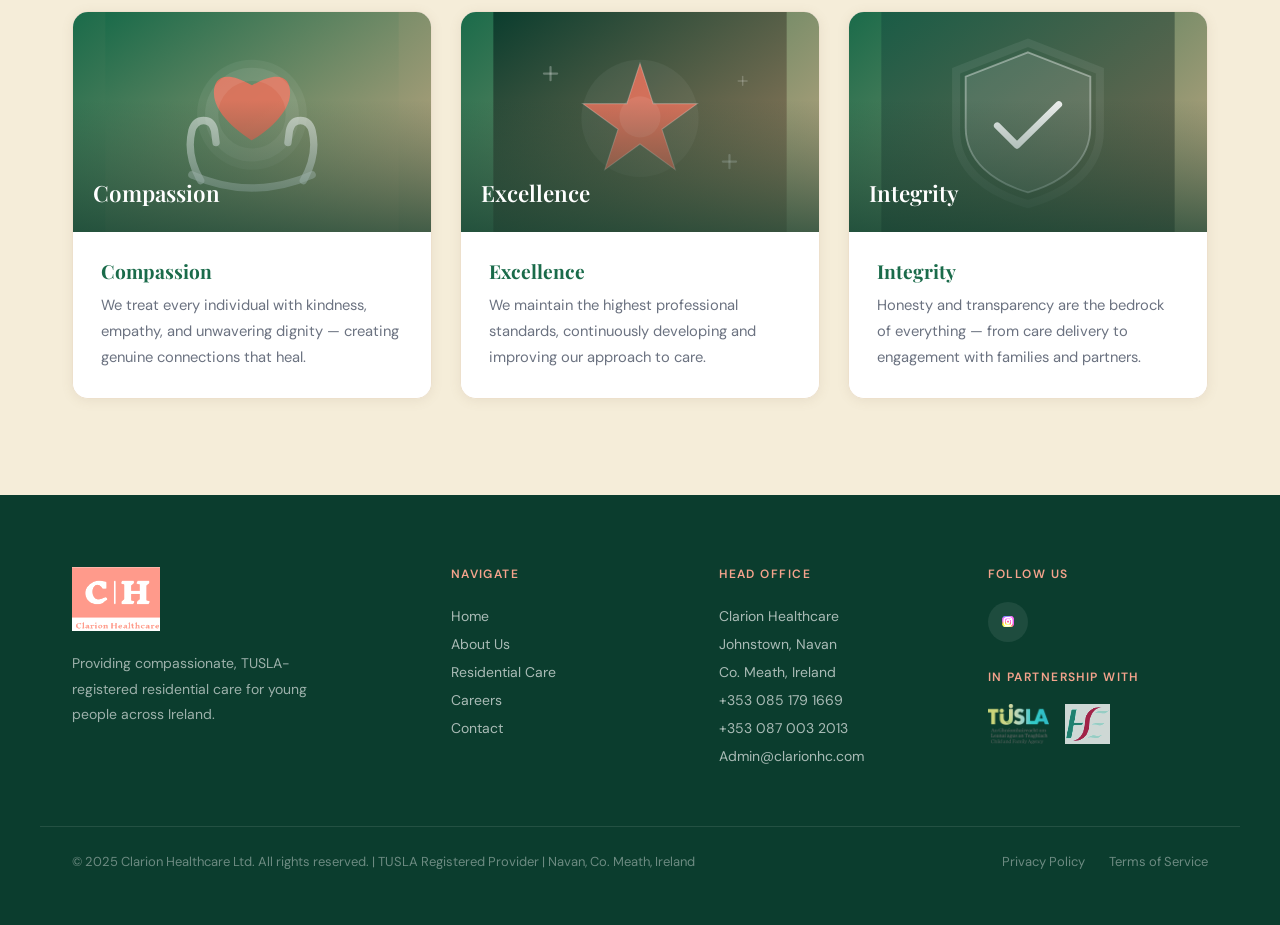
==== commit 3f040354: "Improve UX, accessibility, SEO and applicant filtering across all pages - Add two-step pre-qualifica" ====
--- a/Brand new CH 2/about.html
+++ b/Brand new CH 2/about.html
@@ -2,6 +2,11 @@
 <html lang="en">
 <head>
   <meta charset="UTF-8">
+  <link rel="icon" type="image/png" sizes="32x32" href="images/ch.png">
+  <link rel="icon" type="image/png" sizes="16x16" href="images/ch.png">
+  <link rel="shortcut icon" href="images/ch.png">
+  <link rel="apple-touch-icon" sizes="180x180" href="images/ch.png">
+  <meta name="theme-color" content="#0B3D2E">
   <meta name="viewport" content="width=device-width, initial-scale=1.0, viewport-fit=cover">
 
   <title>About Us | Clarion Healthcare — Our Mission, Values & Team</title>
@@ -40,6 +45,14 @@
 
   <link rel="stylesheet" href="styles.css">
   <link rel="stylesheet" href="about.css">
+  <!-- Google tag (gtag.js) -->
+  <script async src="https://www.googletagmanager.com/gtag/js?id=AW-18155851831"></script>
+  <script>
+    window.dataLayer = window.dataLayer || [];
+    function gtag(){dataLayer.push(arguments);}
+    gtag('js', new Date());
+    gtag('config', 'AW-18155851831');
+  </script>
 </head>
 <body>
 
@@ -264,7 +277,7 @@
       </div>
     </div>
     <div class="footer-bottom">
-      <p>© 2025 Clarion Healthcare. All rights reserved. | TUSLA Registered Provider</p>
+      <p>© 2025 Clarion Healthcare Ltd. All rights reserved. | TUSLA Registered Provider | Navan, Co. Meath, Ireland</p>
       <div class="footer-bottom-links">
         <a href="#">Privacy Policy</a>
         <a href="#">Terms of Service</a>
--- a/Brand new CH 2/styles.css
+++ b/Brand new CH 2/styles.css
@@ -257,6 +257,191 @@
   .btn-primary, .btn-green { width:100%; justify-content:center; }
 }
 
+/* ══════════════════════════════════════════
+   VISUAL POLISH IMPROVEMENTS
+   Premium Irish healthcare feel — v2.1
+   ══════════════════════════════════════════ */
+
+/* ── Focus ring — accessible, branded ──── */
+:focus-visible {
+  outline: 3px solid var(--green-500);
+  outline-offset: 3px;
+  border-radius: 4px;
+}
+
+/* ── Selection colour ────────────────────── */
+::selection {
+  background: var(--green-100);
+  color: var(--green-900);
+}
+
+/* ── Navbar CTA pill ─────────────────────── */
+.nav-links li:last-child a {
+  background: var(--coral);
+  color: var(--white);
+  padding: 9px 22px;
+  border-radius: var(--radius-xl);
+  font-weight: 600;
+  transition: var(--transition);
+}
+.nav-links li:last-child a:hover {
+  background: #D4614D;
+  transform: translateY(-1px);
+  box-shadow: 0 4px 14px rgba(232,114,92,0.35);
+}
+
+/* ── Section label dot accent ────────────── */
+.section-label::before {
+  content: '';
+  display: inline-block;
+  width: 6px;
+  height: 6px;
+  border-radius: 50%;
+  background: currentColor;
+  margin-right: 8px;
+  vertical-align: middle;
+  position: relative;
+  top: -1px;
+}
+
+/* ── Smooth underline links in body text ─── */
+.contact-detail a,
+.footer-col a {
+  position: relative;
+}
+.contact-detail a::after,
+.footer-col a::after {
+  content: '';
+  position: absolute;
+  left: 0; bottom: -1px;
+  width: 0; height: 1px;
+  background: var(--white);
+  transition: width 0.25s var(--ease);
+}
+.contact-detail a:hover::after,
+.footer-col a:hover::after { width: 100%; }
+
+/* ── Improved page-hero content typography ─ */
+.page-hero-content .section-label {
+  font-size: 11px;
+  letter-spacing: 0.2em;
+}
+.page-hero-content h1 {
+  text-shadow: 0 2px 20px rgba(0,0,0,0.25);
+}
+
+/* ── Beige stripe upgrade ─────────────────── */
+.beige-stripe {
+  height: 6px;
+  background: linear-gradient(to right,
+    transparent,
+    var(--beige-200) 20%,
+    var(--beige-300) 50%,
+    var(--beige-200) 80%,
+    transparent);
+}
+
+/* ── Footer improvement ───────────────────── */
+.footer-col a {
+  transition: color 0.2s, padding-left 0.2s;
+}
+.footer-col a:hover {
+  color: var(--white);
+  padding-left: 4px;
+}
+
+/* ── Skip-to-content link (accessibility) ─── */
+.skip-link {
+  position: absolute;
+  top: -100%;
+  left: 16px;
+  background: var(--green-700);
+  color: var(--white);
+  padding: 8px 20px;
+  border-radius: var(--radius-sm);
+  font-weight: 600;
+  font-size: 14px;
+  z-index: 9999;
+  transition: top 0.2s;
+}
+.skip-link:focus { top: 16px; }
+
+/* ── Map wrapper styling ─────────────────── */
+.map-wrap {
+  border-radius: var(--radius-md);
+  overflow: hidden;
+  box-shadow: var(--shadow-md);
+  border: 1px solid var(--beige-200);
+}
+.map-wrap iframe { display: block; }
+
+/* ── Contact section ─────────────────────── */
+.contact-section { padding: 96px 0; background: var(--beige-50); }
+.contact-grid {
+  display: grid;
+  grid-template-columns: 1fr 1fr;
+  gap: 64px;
+  align-items: start;
+}
+.contact-intro { font-size: 1rem; color: var(--grey); line-height: 1.8; margin-bottom: 36px; }
+.contact-detail-list { font-style: normal; display: flex; flex-direction: column; gap: 24px; }
+.contact-detail { display: flex; align-items: flex-start; gap: 16px; }
+.contact-detail-icon {
+  width: 44px; height: 44px; flex-shrink: 0;
+  background: var(--beige-100);
+  border-radius: var(--radius-sm);
+  display: flex; align-items: center; justify-content: center;
+  color: var(--green-700);
+  border: 1px solid var(--beige-200);
+}
+.contact-detail h3 { font-family: 'DM Sans', sans-serif; font-size: 12px; font-weight: 700; letter-spacing: 0.1em; text-transform: uppercase; color: var(--coral); margin-bottom: 4px; }
+.contact-detail p, .contact-detail a { font-size: 0.95rem; color: var(--charcoal); line-height: 1.65; display: block; }
+.contact-detail a:hover { color: var(--green-700); }
+
+.contact-card {
+  background: var(--white);
+  border: 1px solid var(--beige-200);
+  border-radius: var(--radius-lg);
+  padding: 52px 44px;
+  box-shadow: var(--shadow-md);
+  text-align: center;
+  position: sticky;
+  top: 104px;
+}
+.contact-card-inner h3 { font-size: 1.7rem; margin-bottom: 12px; color: var(--charcoal); }
+.contact-card-inner p { font-size: 0.97rem; color: var(--grey); line-height: 1.8; margin-bottom: 20px; }
+.contact-card-inner a {
+  display: inline-block;
+  font-size: 1.1rem;
+  font-weight: 700;
+  color: var(--green-700);
+  margin-bottom: 20px;
+  transition: color 0.2s;
+}
+.contact-card-inner a:hover { color: var(--green-900); }
+.contact-response-note {
+  display: inline-flex; align-items: center; gap: 8px;
+  font-size: 13px; font-weight: 500; color: var(--green-700);
+  background: var(--green-100);
+  padding: 8px 18px;
+  border-radius: var(--radius-xl);
+}
+
+.map-section { padding: 48px 0 96px; background: var(--beige-50); }
+.map-header { margin-bottom: 28px; }
+
+@media(max-width:900px) {
+  .contact-section { padding: 64px 0; }
+  .contact-grid { grid-template-columns: 1fr; gap: 40px; }
+  .contact-card { position: static; padding: 36px 28px; }
+  .map-section { padding: 32px 0 64px; }
+}
+@media(max-width:560px) {
+  .contact-section { padding: 48px 0; }
+  .contact-card { padding: 28px 20px; border-radius: var(--radius-md); }
+  .contact-card-inner h3 { font-size: 1.4rem; }
+}
+
 /* ── Global Image Fallbacks ───────────────── */
 /* Page hero background when image is missing */
 .page-hero-bg { background:linear-gradient(160deg, var(--green-900) 0%, var(--green-700) 60%, var(--beige-700) 100%); }
